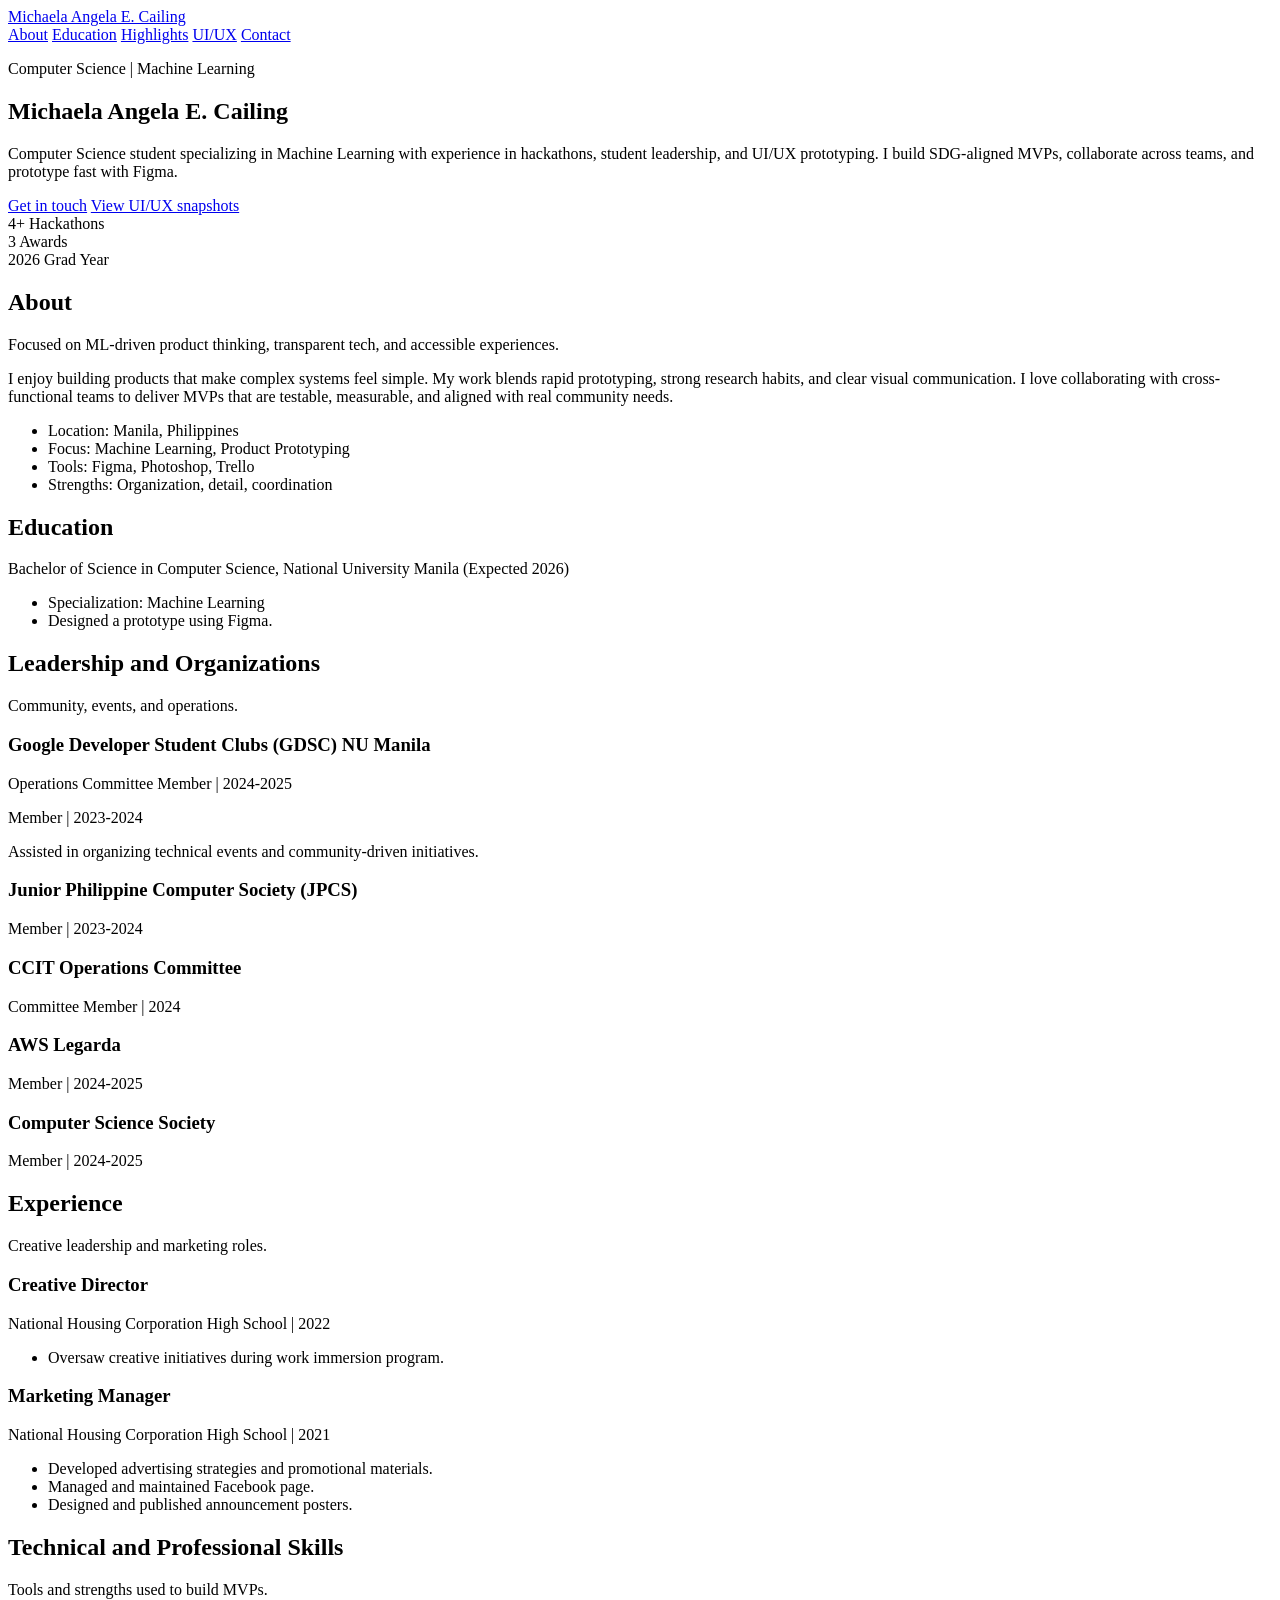
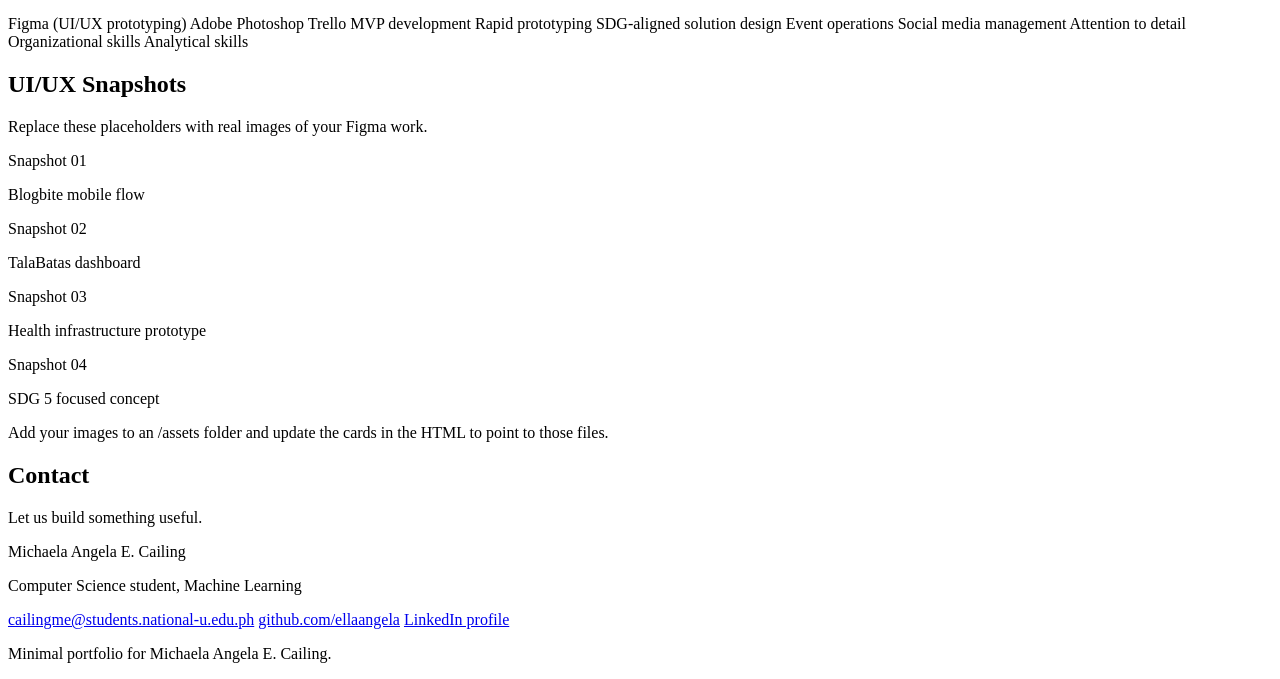
==== portfolio/index.html @ 80446f34 "j" ====
<!doctype html>
<html lang="en">
  <head>
    <meta charset="utf-8" />
    <meta name="viewport" content="width=device-width, initial-scale=1" />
    <title>Michaela Angela E. Cailing | Portfolio</title>
    <meta name="description" content="Portfolio of Michaela Angela E. Cailing, Computer Science student specializing in Machine Learning." />
    <link rel="stylesheet" href="styles.css" />
  </head>
  <body>
    <div class="bg-texture" aria-hidden="true"></div>

    <header class="site-header">
      <div class="container header-inner">
        <a class="logo" href="#top">Michaela Angela E. Cailing</a>
        <nav class="nav">
          <a href="#about">About</a>
          <a href="#education">Education</a>
          <a href="#highlights">Highlights</a>
          <a href="#uiux">UI/UX</a>
          <a href="#contact">Contact</a>
        </nav>
      </div>
    </header>

    <main id="top">
      <section class="hero container">
        <div class="hero-text">
          <p class="eyebrow">Computer Science | Machine Learning</p>
          <h1>Michaela Angela E. Cailing</h1>
          <p class="lead">
            Computer Science student specializing in Machine Learning with experience in hackathons, student leadership,
            and UI/UX prototyping. I build SDG-aligned MVPs, collaborate across teams, and prototype fast with Figma.
          </p>
          <div class="hero-actions">
            <a class="btn" href="#contact">Get in touch</a>
            <a class="btn ghost" href="#uiux">View UI/UX snapshots</a>
          </div>
        </div>
        <div class="hero-card">
          <div class="stat">
            <span class="stat-value">4+</span>
            <span class="stat-label">Hackathons</span>
          </div>
          <div class="stat">
            <span class="stat-value">3</span>
            <span class="stat-label">Awards</span>
          </div>
          <div class="stat">
            <span class="stat-value">2026</span>
            <span class="stat-label">Grad Year</span>
          </div>
        </div>
      </section>

      <section id="about" class="section container reveal">
        <div class="section-head">
          <h2>About</h2>
          <p>Focused on ML-driven product thinking, transparent tech, and accessible experiences.</p>
        </div>
        <div class="two-col">
          <p>
            I enjoy building products that make complex systems feel simple. My work blends rapid prototyping, strong
            research habits, and clear visual communication. I love collaborating with cross-functional teams to deliver
            MVPs that are testable, measurable, and aligned with real community needs.
          </p>
          <ul class="quick-facts">
            <li>Location: Manila, Philippines</li>
            <li>Focus: Machine Learning, Product Prototyping</li>
            <li>Tools: Figma, Photoshop, Trello</li>
            <li>Strengths: Organization, detail, coordination</li>
          </ul>
        </div>
      </section>

      <section id="education" class="section container reveal">
        <div class="section-head">
          <h2>Education</h2>
          <p>Bachelor of Science in Computer Science, National University Manila (Expected 2026)</p>
        </div>
        <ul>
          <li>Specialization: Machine Learning</li>
          <li>Designed a prototype using Figma.</li>
        </ul>
      </section>

      <section id="leadership" class="section container reveal">
        <div class="section-head">
          <h2>Leadership and Organizations</h2>
          <p>Community, events, and operations.</p>
        </div>
        <div class="grid">
          <div class="card">
            <h3>Google Developer Student Clubs (GDSC) NU Manila</h3>
            <p class="muted">Operations Committee Member | 2024-2025</p>
            <p class="muted">Member | 2023-2024</p>
            <p>Assisted in organizing technical events and community-driven initiatives.</p>
          </div>
          <div class="card">
            <h3>Junior Philippine Computer Society (JPCS)</h3>
            <p class="muted">Member | 2023-2024</p>
          </div>
          <div class="card">
            <h3>CCIT Operations Committee</h3>
            <p class="muted">Committee Member | 2024</p>
          </div>
          <div class="card">
            <h3>AWS Legarda</h3>
            <p class="muted">Member | 2024-2025</p>
          </div>
          <div class="card">
            <h3>Computer Science Society</h3>
            <p class="muted">Member | 2024-2025</p>
          </div>
        </div>
      </section>

      <section id="experience" class="section container reveal">
        <div class="section-head">
          <h2>Experience</h2>
          <p>Creative leadership and marketing roles.</p>
        </div>
        <div class="grid">
          <div class="card">
            <h3>Creative Director</h3>
            <p class="muted">National Housing Corporation High School | 2022</p>
            <ul>
              <li>Oversaw creative initiatives during work immersion program.</li>
            </ul>
          </div>
          <div class="card">
            <h3>Marketing Manager</h3>
            <p class="muted">National Housing Corporation High School | 2021</p>
            <ul>
              <li>Developed advertising strategies and promotional materials.</li>
              <li>Managed and maintained Facebook page.</li>
              <li>Designed and published announcement posters.</li>
            </ul>
          </div>
        </div>
      </section>

      <section id="skills" class="section container reveal">
        <div class="section-head">
          <h2>Technical and Professional Skills</h2>
          <p>Tools and strengths used to build MVPs.</p>
        </div>
        <div class="tags">
          <span>Figma (UI/UX prototyping)</span>
          <span>Adobe Photoshop</span>
          <span>Trello</span>
          <span>MVP development</span>
          <span>Rapid prototyping</span>
          <span>SDG-aligned solution design</span>
          <span>Event operations</span>
          <span>Social media management</span>
          <span>Attention to detail</span>
          <span>Organizational skills</span>
          <span>Analytical skills</span>
        </div>
      </section>

      <section id="uiux" class="section container reveal">
        <div class="section-head">
          <h2>UI/UX Snapshots</h2>
          <p>Replace these placeholders with real images of your Figma work.</p>
        </div>
        <div class="gallery">
          <div class="snapshot">
            <div class="snapshot-frame">Snapshot 01</div>
            <p>Blogbite mobile flow</p>
          </div>
          <div class="snapshot">
            <div class="snapshot-frame">Snapshot 02</div>
            <p>TalaBatas dashboard</p>
          </div>
          <div class="snapshot">
            <div class="snapshot-frame">Snapshot 03</div>
            <p>Health infrastructure prototype</p>
          </div>
          <div class="snapshot">
            <div class="snapshot-frame">Snapshot 04</div>
            <p>SDG 5 focused concept</p>
          </div>
        </div>
        <p class="helper">
          Add your images to an /assets folder and update the cards in the HTML to point to those files.
        </p>
      </section>

      <section id="contact" class="section container reveal">
        <div class="section-head">
          <h2>Contact</h2>
          <p>Let us build something useful.</p>
        </div>
        <div class="contact-card">
          <div>
            <p class="contact-name">Michaela Angela E. Cailing</p>
            <p class="muted">Computer Science student, Machine Learning</p>
          </div>
          <div class="contact-links">
            <a href="mailto:cailingme@students.national-u.edu.ph">cailingme@students.national-u.edu.ph</a>
            <a href="https://github.com/ellaangela" target="_blank" rel="noreferrer">github.com/ellaangela</a>
            <a href="https://www.linkedin.com/in/michaela-angela-e-cailing-a503332a2/" target="_blank" rel="noreferrer">LinkedIn profile</a>
          </div>
        </div>
      </section>
    </main>

    <footer class="site-footer">
      <div class="container footer-inner">
        <p>Minimal portfolio for Michaela Angela E. Cailing.</p>
      </div>
    </footer>

    <script src="script.js"></script>
  </body>
</html>
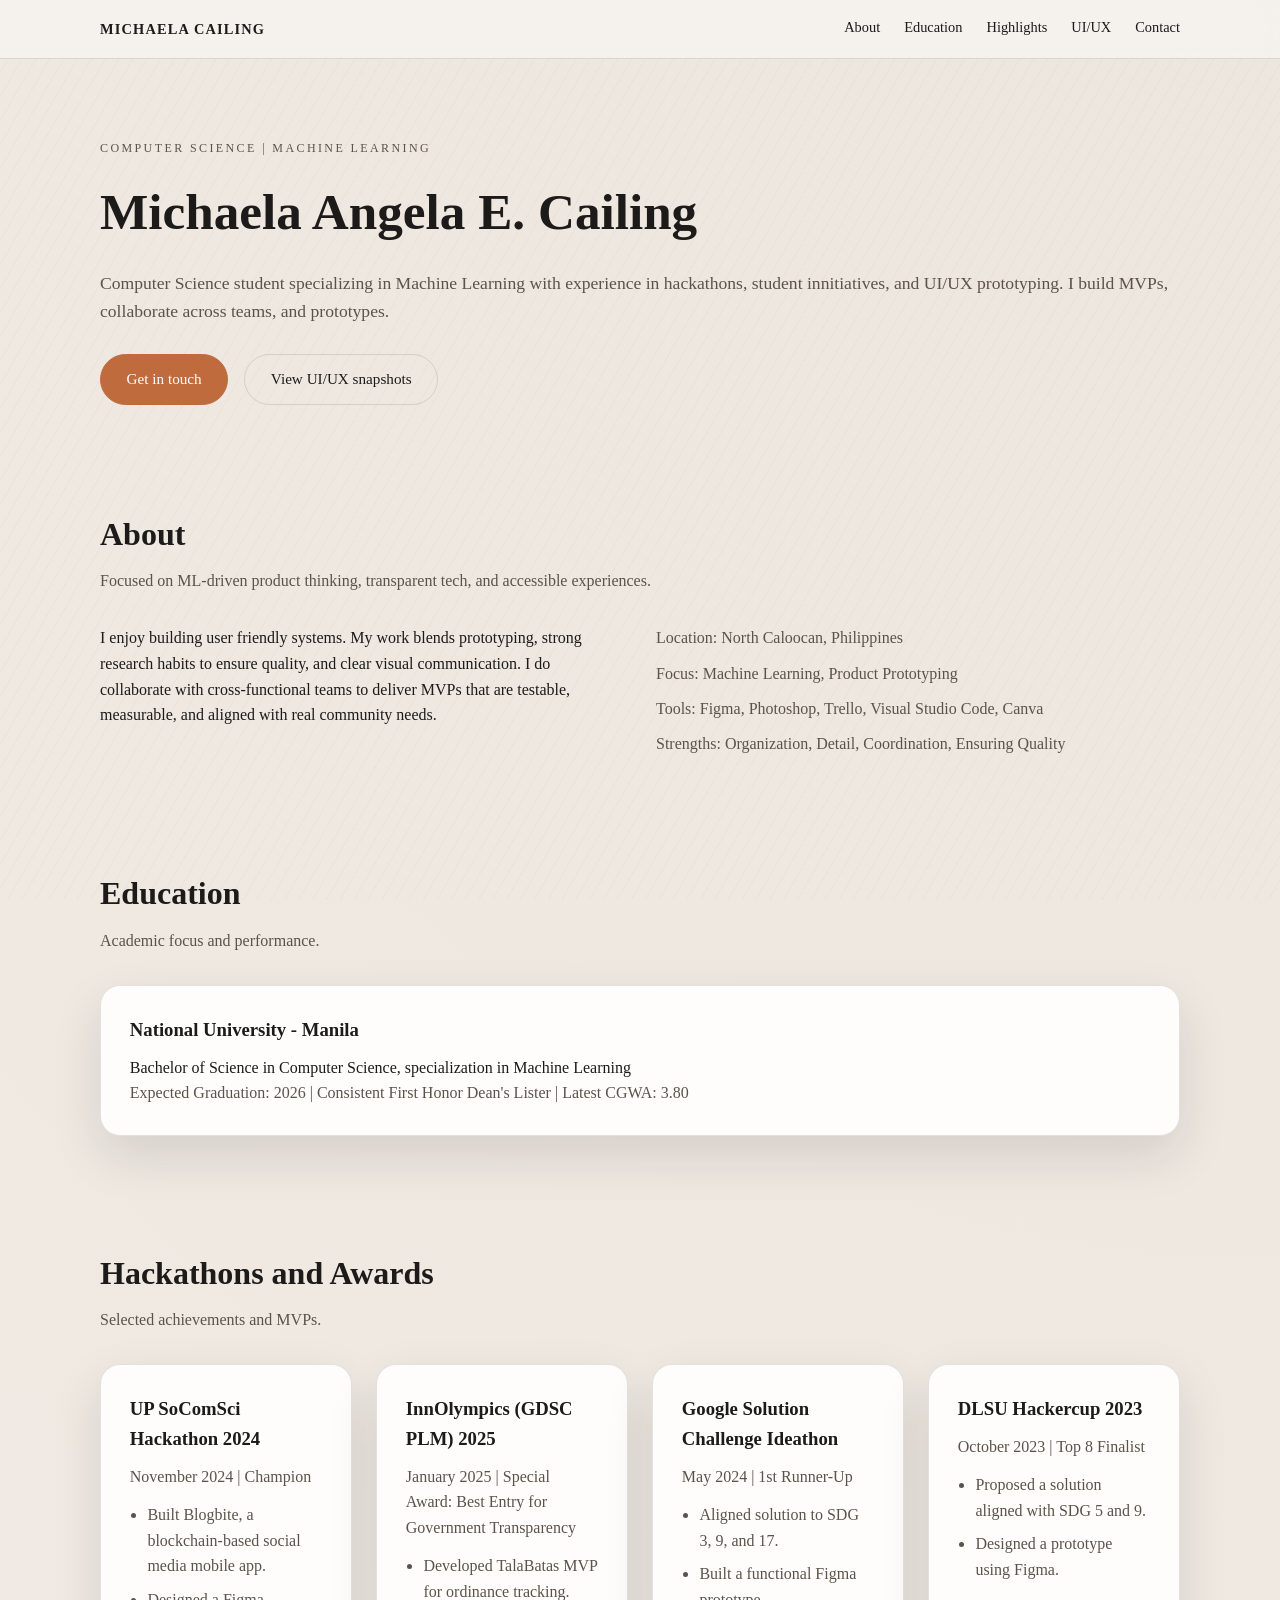
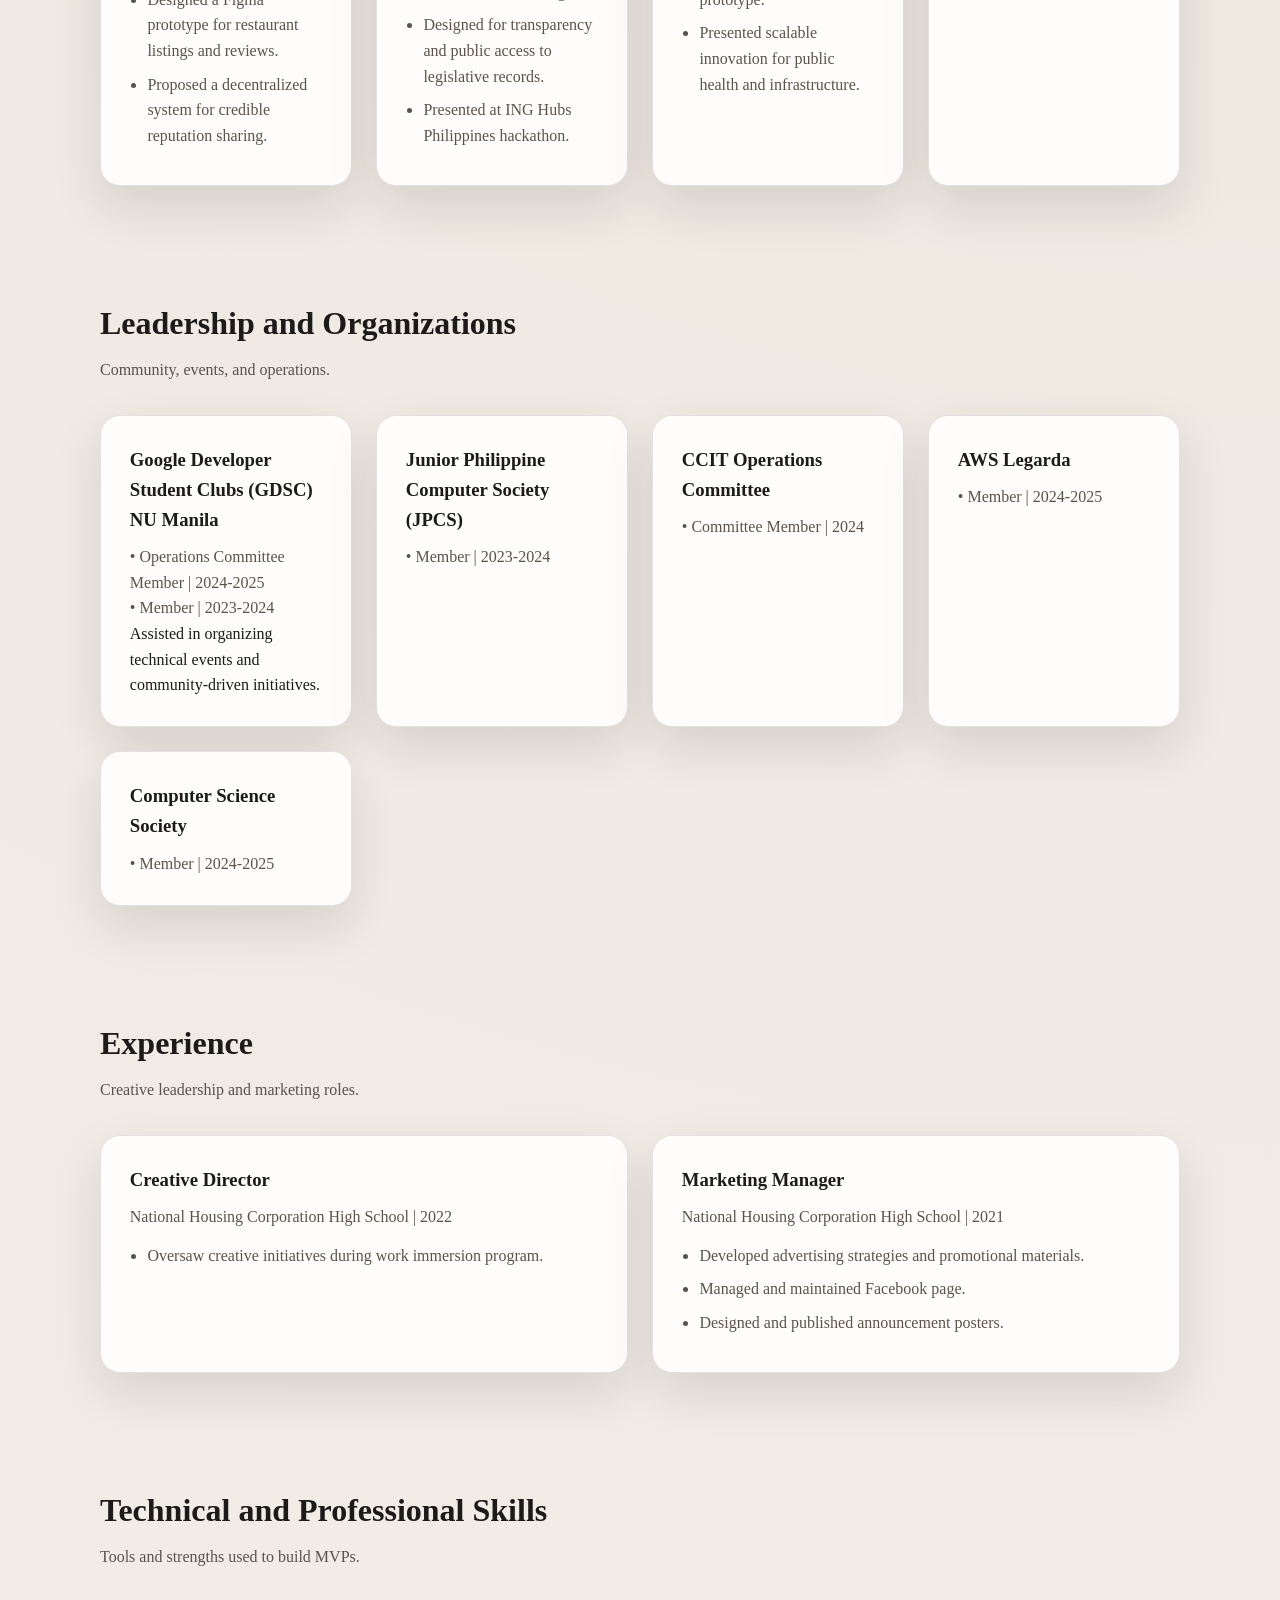
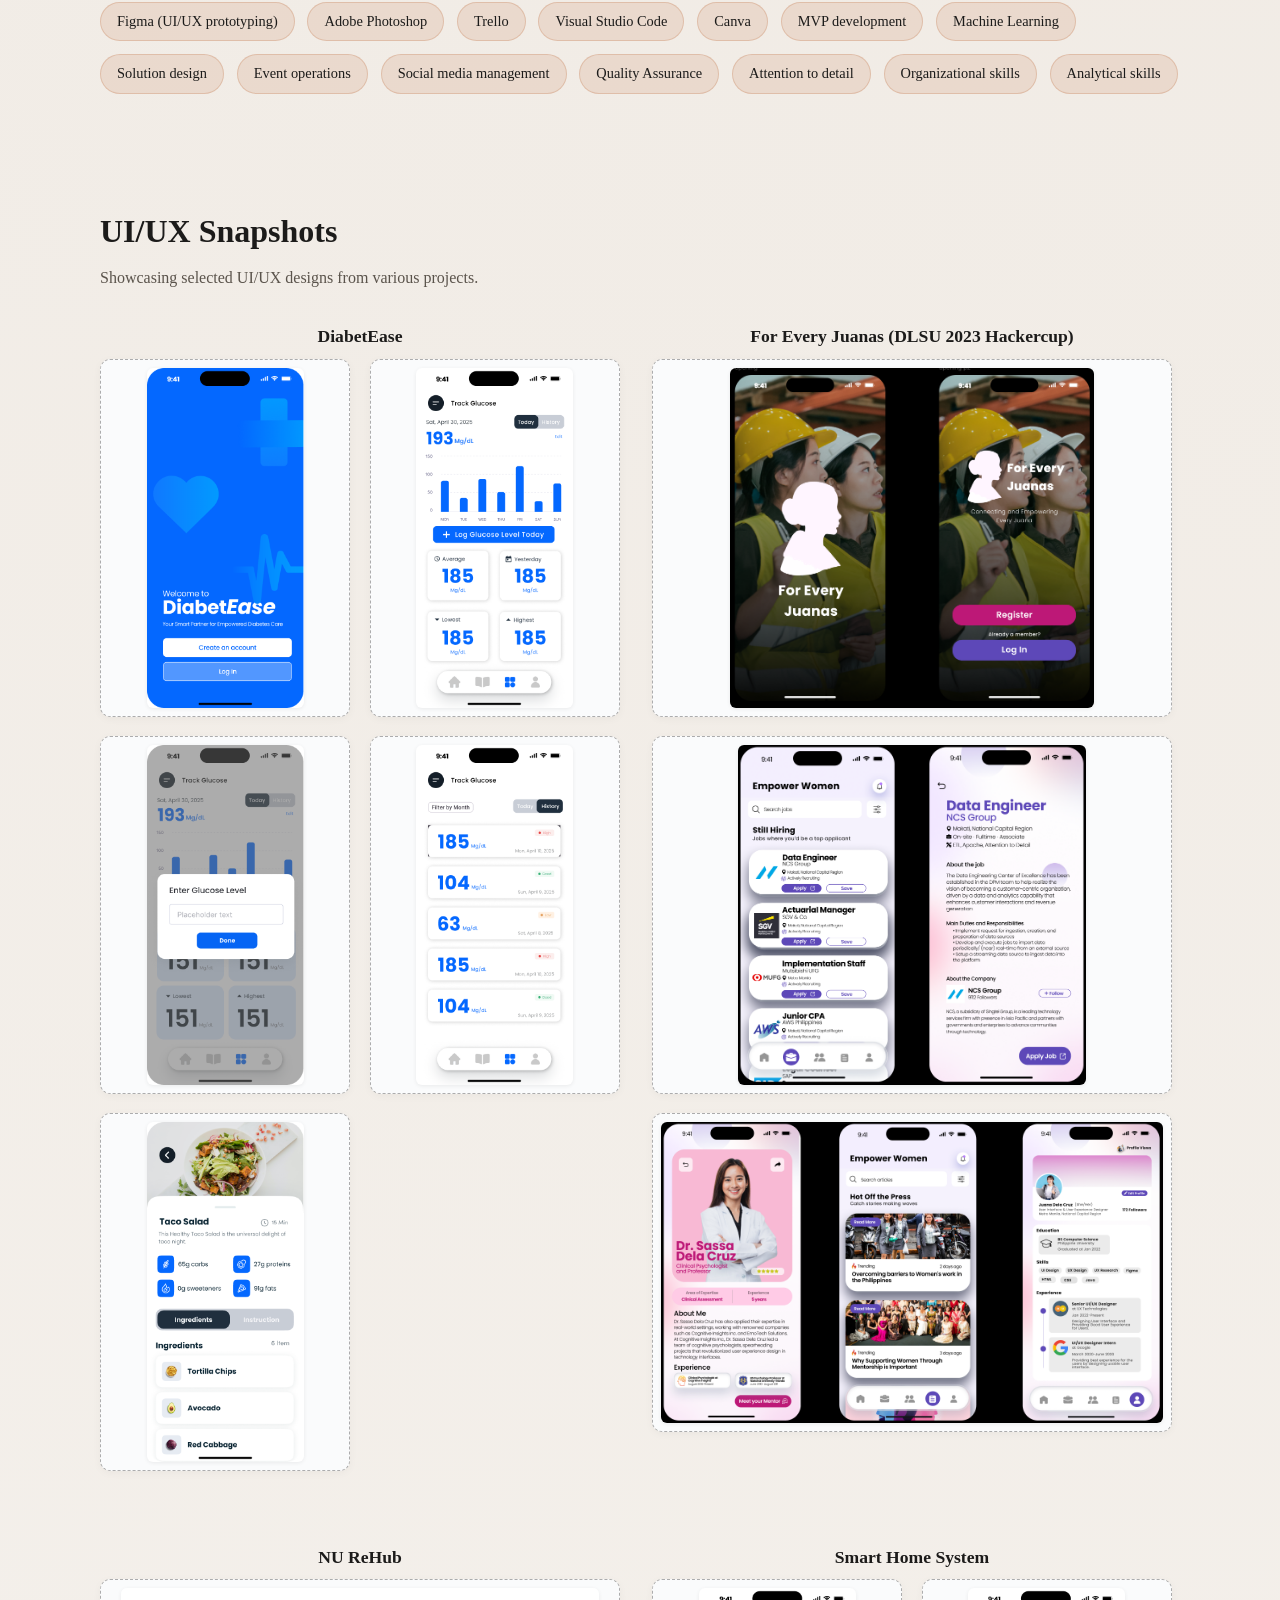
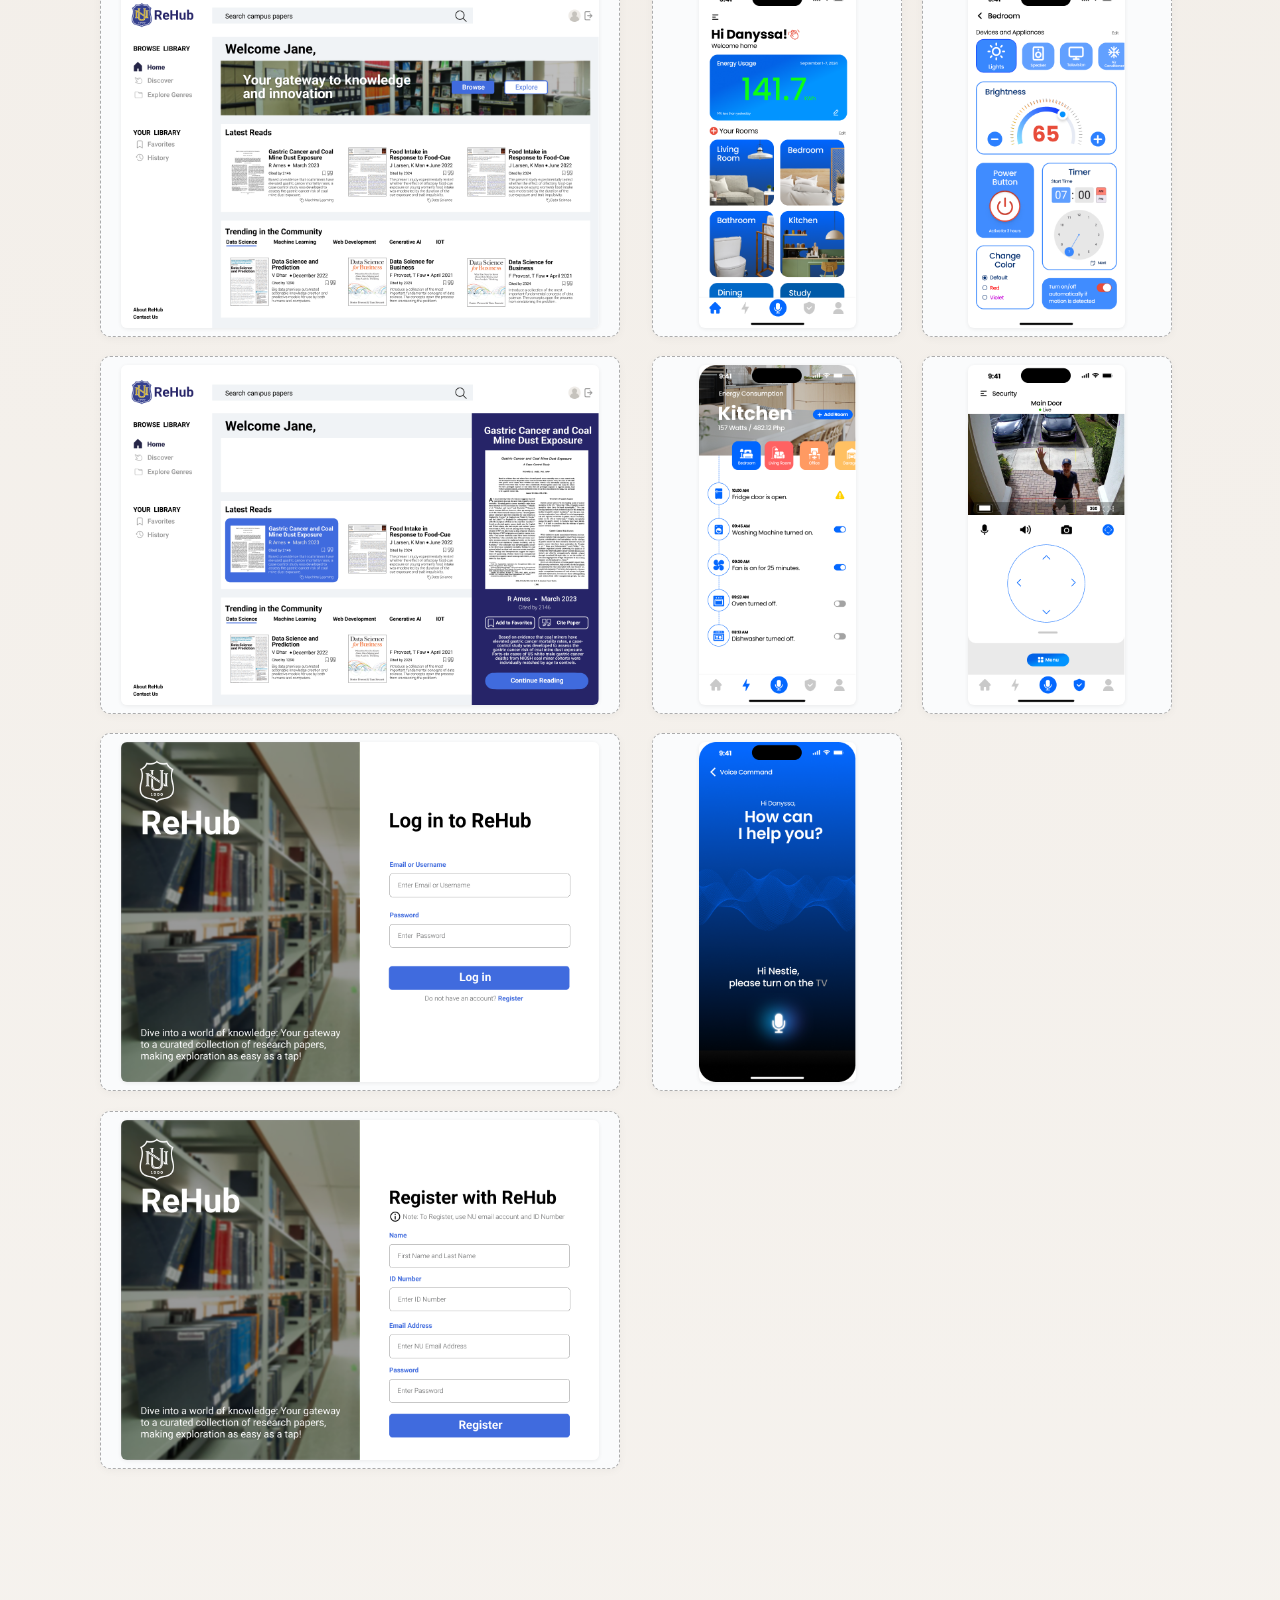
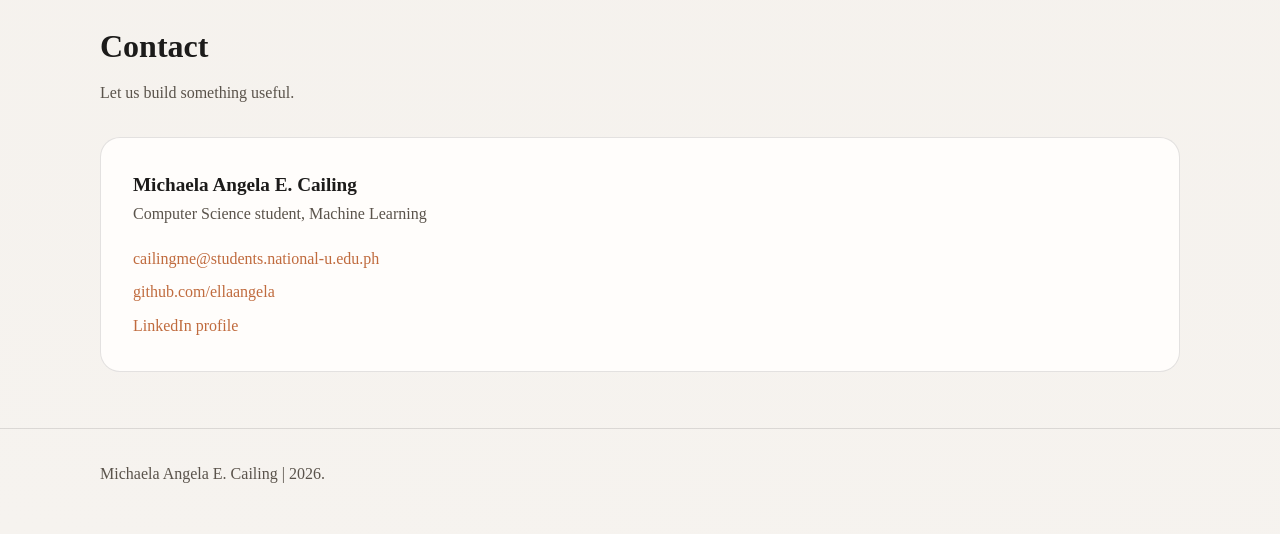
==== commit 5479c65e: "Add files via upload" ====
--- a/portfolio/index.html
+++ b/portfolio/index.html
@@ -12,7 +12,7 @@
 
     <header class="site-header">
       <div class="container header-inner">
-        <a class="logo" href="#top">Michaela Angela E. Cailing</a>
+        <a class="logo" href="#top">Michaela Cailing</a>
         <nav class="nav">
           <a href="#about">About</a>
           <a href="#education">Education</a>
@@ -29,28 +29,14 @@
           <p class="eyebrow">Computer Science | Machine Learning</p>
           <h1>Michaela Angela E. Cailing</h1>
           <p class="lead">
-            Computer Science student specializing in Machine Learning with experience in hackathons, student leadership,
-            and UI/UX prototyping. I build SDG-aligned MVPs, collaborate across teams, and prototype fast with Figma.
+            Computer Science student specializing in Machine Learning with experience in hackathons, student innitiatives,
+            and UI/UX prototyping. I build MVPs, collaborate across teams, and prototypes.
           </p>
           <div class="hero-actions">
             <a class="btn" href="#contact">Get in touch</a>
             <a class="btn ghost" href="#uiux">View UI/UX snapshots</a>
           </div>
         </div>
-        <div class="hero-card">
-          <div class="stat">
-            <span class="stat-value">4+</span>
-            <span class="stat-label">Hackathons</span>
-          </div>
-          <div class="stat">
-            <span class="stat-value">3</span>
-            <span class="stat-label">Awards</span>
-          </div>
-          <div class="stat">
-            <span class="stat-value">2026</span>
-            <span class="stat-label">Grad Year</span>
-          </div>
-        </div>
       </section>
 
       <section id="about" class="section container reveal">
@@ -60,15 +46,15 @@
         </div>
         <div class="two-col">
           <p>
-            I enjoy building products that make complex systems feel simple. My work blends rapid prototyping, strong
-            research habits, and clear visual communication. I love collaborating with cross-functional teams to deliver
+            I enjoy building user friendly systems. My work blends prototyping, strong
+            research habits to ensure quality, and clear visual communication. I do collaborate with cross-functional teams to deliver
             MVPs that are testable, measurable, and aligned with real community needs.
           </p>
           <ul class="quick-facts">
-            <li>Location: Manila, Philippines</li>
+            <li>Location: North Caloocan, Philippines</li>
             <li>Focus: Machine Learning, Product Prototyping</li>
-            <li>Tools: Figma, Photoshop, Trello</li>
-            <li>Strengths: Organization, detail, coordination</li>
+            <li>Tools: Figma, Photoshop, Trello, Visual Studio Code, Canva</li>
+            <li>Strengths: Organization, Detail, Coordination, Ensuring Quality</li>
           </ul>
         </div>
       </section>
@@ -76,12 +62,57 @@
       <section id="education" class="section container reveal">
         <div class="section-head">
           <h2>Education</h2>
-          <p>Bachelor of Science in Computer Science, National University Manila (Expected 2026)</p>
-        </div>
-        <ul>
-          <li>Specialization: Machine Learning</li>
-          <li>Designed a prototype using Figma.</li>
-        </ul>
+          <p>Academic focus and performance.</p>
+        </div>
+        <div class="card">
+          <h3>National University - Manila</h3>
+          <p>Bachelor of Science in Computer Science, specialization in Machine Learning</p>
+          <p class="muted">Expected Graduation: 2026 | Consistent First Honor Dean's Lister | Latest CGWA: 3.80</p>
+        </div>
+      </section>
+
+      <section id="highlights" class="section container reveal">
+        <div class="section-head">
+          <h2>Hackathons and Awards</h2>
+          <p>Selected achievements and MVPs.</p>
+        </div>
+        <div class="grid">
+          <article class="card">
+            <h3>UP SoComSci Hackathon 2024</h3>
+            <p class="muted">November 2024 | Champion</p>
+            <ul>
+              <li>Built Blogbite, a blockchain-based social media mobile app.</li>
+              <li>Designed a Figma prototype for restaurant listings and reviews.</li>
+              <li>Proposed a decentralized system for credible reputation sharing.</li>
+            </ul>
+          </article>
+          <article class="card">
+            <h3>InnOlympics (GDSC PLM) 2025</h3>
+            <p class="muted">January 2025 | Special Award: Best Entry for Government Transparency</p>
+            <ul>
+              <li>Developed TalaBatas MVP for ordinance tracking.</li>
+              <li>Designed for transparency and public access to legislative records.</li>
+              <li>Presented at ING Hubs Philippines hackathon.</li>
+            </ul>
+          </article>
+          <article class="card">
+            <h3>Google Solution Challenge Ideathon</h3>
+            <p class="muted">May 2024 | 1st Runner-Up</p>
+            <ul>
+              <li>Aligned solution to SDG 3, 9, and 17.</li>
+              <li>Built a functional Figma prototype.</li>
+              <li>Presented scalable innovation for public health and infrastructure.</li>
+            </ul>
+          </article>
+          <article class="card">
+            <h3>DLSU Hackercup 2023</h3>
+            <p class="muted">October 2023 | Top 8 Finalist</p>
+            <ul>
+              <li>Proposed a solution aligned with SDG 5 and 9.</li>
+              <li>Designed a prototype using Figma.</li>
+            </ul>
+          </article>
+        </div>
       </section>
 
       <section id="leadership" class="section container reveal">
@@ -92,25 +123,25 @@
         <div class="grid">
           <div class="card">
             <h3>Google Developer Student Clubs (GDSC) NU Manila</h3>
-            <p class="muted">Operations Committee Member | 2024-2025</p>
-            <p class="muted">Member | 2023-2024</p>
+            <p class="muted">• Operations Committee Member | 2024-2025</p>
+            <p class="muted">• Member | 2023-2024</p>
             <p>Assisted in organizing technical events and community-driven initiatives.</p>
           </div>
           <div class="card">
             <h3>Junior Philippine Computer Society (JPCS)</h3>
-            <p class="muted">Member | 2023-2024</p>
+            <p class="muted">• Member | 2023-2024</p>
           </div>
           <div class="card">
             <h3>CCIT Operations Committee</h3>
-            <p class="muted">Committee Member | 2024</p>
+            <p class="muted">• Committee Member | 2024</p>
           </div>
           <div class="card">
             <h3>AWS Legarda</h3>
-            <p class="muted">Member | 2024-2025</p>
+            <p class="muted">• Member | 2024-2025</p>
           </div>
           <div class="card">
             <h3>Computer Science Society</h3>
-            <p class="muted">Member | 2024-2025</p>
+            <p class="muted">• Member | 2024-2025</p>
           </div>
         </div>
       </section>
@@ -149,11 +180,14 @@
           <span>Figma (UI/UX prototyping)</span>
           <span>Adobe Photoshop</span>
           <span>Trello</span>
+          <span>Visual Studio Code</span>
+          <span>Canva</span>
           <span>MVP development</span>
-          <span>Rapid prototyping</span>
-          <span>SDG-aligned solution design</span>
+          <span>Machine Learning</span>
+          <span>Solution design</span>
           <span>Event operations</span>
           <span>Social media management</span>
+          <span>Quality Assurance</span>
           <span>Attention to detail</span>
           <span>Organizational skills</span>
           <span>Analytical skills</span>
@@ -163,29 +197,95 @@
       <section id="uiux" class="section container reveal">
         <div class="section-head">
           <h2>UI/UX Snapshots</h2>
-          <p>Replace these placeholders with real images of your Figma work.</p>
-        </div>
+          <p>Showcasing selected UI/UX designs from various projects.</p>
+        </div>
+        <style>
+          .gallery {
+            display: flex;
+            flex-wrap: wrap;
+            gap: 2rem;
+            justify-content: flex-start;
+          }
+          .snapshot-group {
+            flex: 1 1 420px;
+            min-width: 320px;
+            max-width: 520px;
+            margin-bottom: 2.5rem;
+          }
+          .snapshot-group h3 {
+            margin-bottom: 0.5rem;
+            font-size: 1.1rem;
+            text-align: center;
+          }
+          .snapshot-list {
+            display: grid;
+            grid-template-columns: repeat(auto-fit, minmax(180px, 1fr));
+            gap: 1.2rem;
+          }
+          .snapshot-list.one-col {
+            grid-template-columns: 1fr;
+          }
+          .snapshot {
+            display: flex;
+            justify-content: center;
+            align-items: center;
+            background: #fafbfc;
+            border-radius: 10px;
+            box-shadow: 0 2px 8px rgba(0,0,0,0.04);
+            padding: 0.5rem;
+            min-height: 180px;
+            height: 100%;
+          }
+          .snapshot img {
+            max-width: 100%;
+            max-height: 340px;
+            width: auto;
+            height: auto;
+            object-fit: contain;
+            border-radius: 6px;
+            box-shadow: 0 1px 4px rgba(0,0,0,0.07);
+            background: #fff;
+          }
+        </style>
         <div class="gallery">
-          <div class="snapshot">
-            <div class="snapshot-frame">Snapshot 01</div>
-            <p>Blogbite mobile flow</p>
-          </div>
-          <div class="snapshot">
-            <div class="snapshot-frame">Snapshot 02</div>
-            <p>TalaBatas dashboard</p>
-          </div>
-          <div class="snapshot">
-            <div class="snapshot-frame">Snapshot 03</div>
-            <p>Health infrastructure prototype</p>
-          </div>
-          <div class="snapshot">
-            <div class="snapshot-frame">Snapshot 04</div>
-            <p>SDG 5 focused concept</p>
-          </div>
-        </div>
-        <p class="helper">
-          Add your images to an /assets folder and update the cards in the HTML to point to those files.
-        </p>
+          <div class="snapshot-group">
+            <h3>DiabetEase</h3>
+            <div class="snapshot-list">
+              <div class="snapshot"><img src="assets/DiabetEase/Welcome Page.png" alt="DiabetEase Welcome Page" /></div>
+              <div class="snapshot"><img src="assets/DiabetEase/Glucose.png" alt="DiabetEase Glucose" /></div>
+              <div class="snapshot"><img src="assets/DiabetEase/Glucose-1.png" alt="DiabetEase Glucose-1" /></div>
+              <div class="snapshot"><img src="assets/DiabetEase/Glucose History.png" alt="DiabetEase Glucose History" /></div>
+              <div class="snapshot"><img src="assets/DiabetEase/Recipee.png" alt="DiabetEase Recipee" /></div>
+            </div>
+          </div>
+          <div class="snapshot-group">
+            <h3>For Every Juanas (DLSU 2023 Hackercup)</h3>
+            <div class="snapshot-list one-col">
+              <div class="snapshot"><img src="assets/For Every Juanas (DLSU 2023 Hackercup)/Screenshot_1.png" alt="For Every Juanas Screenshot 1" /></div>
+              <div class="snapshot"><img src="assets/For Every Juanas (DLSU 2023 Hackercup)/Screenshot_4.png" alt="For Every Juanas Screenshot 4" /></div>
+              <div class="snapshot"><img src="assets/For Every Juanas (DLSU 2023 Hackercup)/Screenshot_5.png" alt="For Every Juanas Screenshot 5" /></div>
+            </div>
+          </div>
+          <div class="snapshot-group">
+            <h3>NU ReHub</h3>
+            <div class="snapshot-list one-col">
+              <div class="snapshot"><img src="assets/NU ReHub/Home.png" alt="NU ReHub Home" /></div>
+              <div class="snapshot"><img src="assets/NU ReHub/Home-1.png" alt="NU ReHub Home-1" /></div>
+              <div class="snapshot"><img src="assets/NU ReHub/Log in.png" alt="NU ReHub Log in" /></div>
+              <div class="snapshot"><img src="assets/NU ReHub/Register.png" alt="NU ReHub Register" /></div>
+            </div>
+          </div>
+          <div class="snapshot-group">
+            <h3>Smart Home System</h3>
+            <div class="snapshot-list">
+              <div class="snapshot"><img src="assets/Smart Home System/Home.png" alt="Smart Home System Home" /></div>
+              <div class="snapshot"><img src="assets/Smart Home System/Room Sample.png" alt="Smart Home System Room Sample" /></div>
+              <div class="snapshot"><img src="assets/Smart Home System/Energy1.png" alt="Smart Home System Energy1" /></div>
+              <div class="snapshot"><img src="assets/Smart Home System/Security2.png" alt="Smart Home System Security2" /></div>
+              <div class="snapshot"><img src="assets/Smart Home System/Voice Over.png" alt="Smart Home System Voice Over" /></div>
+            </div>
+          </div>
+        </div>
       </section>
 
       <section id="contact" class="section container reveal">
@@ -209,7 +309,7 @@
 
     <footer class="site-footer">
       <div class="container footer-inner">
-        <p>Minimal portfolio for Michaela Angela E. Cailing.</p>
+        <p>Michaela Angela E. Cailing | 2026.</p>
       </div>
     </footer>
 
--- a/portfolio/styles.css
+++ b/portfolio/styles.css
@@ -0,0 +1,351 @@
+:root {
+  --bg: #f6f3ef;
+  --bg-2: #ede6de;
+  --text: #1c1b1a;
+  --muted: #5a534b;
+  --accent: #c06b3e;
+  --accent-soft: rgba(192, 107, 62, 0.14);
+  --card: #fffdfb;
+  --border: rgba(28, 27, 26, 0.12);
+  --shadow: 0 20px 50px rgba(28, 27, 26, 0.12);
+  --radius: 20px;
+  --max-width: 1080px;
+}
+
+* {
+  box-sizing: border-box;
+  margin: 0;
+  padding: 0;
+}
+
+body {
+  font-family: "Palatino Linotype", "Book Antiqua", Palatino, "Times New Roman", serif;
+  background: radial-gradient(circle at top right, var(--bg-2), var(--bg));
+  color: var(--text);
+  line-height: 1.6;
+}
+
+a {
+  color: inherit;
+  text-decoration: none;
+}
+
+img {
+  max-width: 100%;
+  display: block;
+}
+
+.bg-texture {
+  position: fixed;
+  inset: 0;
+  background-image: repeating-linear-gradient(
+    120deg,
+    rgba(28, 27, 26, 0.04),
+    rgba(28, 27, 26, 0.04) 1px,
+    transparent 1px,
+    transparent 12px
+  );
+  opacity: 0.6;
+  pointer-events: none;
+  z-index: -1;
+}
+
+.container {
+  width: min(100% - 2.5rem, var(--max-width));
+  margin: 0 auto;
+}
+
+.site-header {
+  position: sticky;
+  top: 0;
+  backdrop-filter: blur(12px);
+  background: rgba(246, 243, 239, 0.85);
+  border-bottom: 1px solid var(--border);
+  z-index: 10;
+}
+
+.header-inner {
+  display: flex;
+  align-items: center;
+  justify-content: space-between;
+  padding: 1rem 0;
+}
+
+.logo {
+  font-weight: 700;
+  letter-spacing: 0.08em;
+  text-transform: uppercase;
+  font-size: 0.9rem;
+}
+
+.nav {
+  display: flex;
+  gap: 1.5rem;
+  font-size: 0.9rem;
+}
+
+.nav a {
+  position: relative;
+  padding-bottom: 0.2rem;
+}
+
+.nav a::after {
+  content: "";
+  position: absolute;
+  left: 0;
+  bottom: 0;
+  width: 0;
+  height: 2px;
+  background: var(--accent);
+  transition: width 0.3s ease;
+}
+
+.nav a:hover::after {
+  width: 100%;
+}
+
+.hero {
+  display: grid;
+  grid-template-columns: repeat(auto-fit, minmax(260px, 1fr));
+  gap: 2.5rem;
+  padding: 5rem 0 3rem;
+  align-items: center;
+}
+
+.eyebrow {
+  text-transform: uppercase;
+  letter-spacing: 0.2em;
+  font-size: 0.75rem;
+  color: var(--muted);
+  margin-bottom: 0.8rem;
+}
+
+h1 {
+  font-size: clamp(2.4rem, 4vw, 3.4rem);
+  margin-bottom: 1rem;
+}
+
+.lead {
+  font-size: 1.1rem;
+  color: var(--muted);
+  margin-bottom: 1.8rem;
+}
+
+.hero-actions {
+  display: flex;
+  flex-wrap: wrap;
+  gap: 1rem;
+}
+
+.btn {
+  padding: 0.75rem 1.6rem;
+  border-radius: 999px;
+  background: var(--accent);
+  color: #fff;
+  font-size: 0.95rem;
+  border: 1px solid var(--accent);
+  transition: transform 0.3s ease, box-shadow 0.3s ease;
+}
+
+.btn:hover {
+  transform: translateY(-2px);
+  box-shadow: 0 12px 24px rgba(192, 107, 62, 0.25);
+}
+
+.btn.ghost {
+  background: transparent;
+  color: var(--text);
+  border-color: var(--border);
+}
+
+.hero-card {
+  background: var(--card);
+  border-radius: var(--radius);
+  border: 1px solid var(--border);
+  padding: 2rem;
+  display: grid;
+  gap: 1.4rem;
+  box-shadow: var(--shadow);
+}
+
+.stat {
+  display: flex;
+  align-items: baseline;
+  justify-content: space-between;
+}
+
+.stat-value {
+  font-size: 2rem;
+  font-weight: 700;
+}
+
+.stat-label {
+  color: var(--muted);
+  font-size: 0.95rem;
+}
+
+.section {
+  padding: 3.5rem 0;
+}
+
+.section-head {
+  margin-bottom: 2rem;
+}
+
+.section-head h2 {
+  font-size: 2rem;
+  margin-bottom: 0.5rem;
+}
+
+.section-head p {
+  color: var(--muted);
+}
+
+.two-col {
+  display: grid;
+  grid-template-columns: repeat(auto-fit, minmax(240px, 1fr));
+  gap: 2rem;
+}
+
+.quick-facts {
+  list-style: none;
+  display: grid;
+  gap: 0.6rem;
+  color: var(--muted);
+}
+
+.card {
+  background: var(--card);
+  border: 1px solid var(--border);
+  border-radius: var(--radius);
+  padding: 1.8rem;
+  box-shadow: var(--shadow);
+}
+
+.grid {
+  display: grid;
+  grid-template-columns: repeat(auto-fit, minmax(250px, 1fr));
+  gap: 1.5rem;
+}
+
+.card h3 {
+  margin-bottom: 0.6rem;
+}
+
+.card ul {
+  margin-top: 0.8rem;
+  padding-left: 1.1rem;
+  color: var(--muted);
+}
+
+.card li {
+  margin-bottom: 0.5rem;
+}
+
+.muted {
+  color: var(--muted);
+}
+
+.tags {
+  display: flex;
+  flex-wrap: wrap;
+  gap: 0.8rem;
+}
+
+.tags span {
+  padding: 0.45rem 1rem;
+  border-radius: 999px;
+  background: var(--accent-soft);
+  border: 1px solid rgba(192, 107, 62, 0.25);
+  font-size: 0.9rem;
+}
+
+.gallery {
+  display: grid;
+  grid-template-columns: repeat(auto-fit, minmax(220px, 1fr));
+  gap: 1.2rem;
+}
+
+.snapshot {
+  background: var(--card);
+  border-radius: var(--radius);
+  border: 1px dashed rgba(28, 27, 26, 0.35);
+  padding: 1.4rem;
+  text-align: center;
+}
+
+.snapshot-frame {
+  height: 160px;
+  border-radius: 16px;
+  background: linear-gradient(135deg, rgba(192, 107, 62, 0.2), rgba(28, 27, 26, 0.08));
+  display: grid;
+  place-items: center;
+  font-weight: 600;
+  margin-bottom: 0.8rem;
+}
+
+.helper {
+  margin-top: 1rem;
+  color: var(--muted);
+  font-size: 0.95rem;
+}
+
+.contact-card {
+  background: var(--card);
+  border-radius: var(--radius);
+  border: 1px solid var(--border);
+  padding: 2rem;
+  display: grid;
+  gap: 1.2rem;
+}
+
+.contact-name {
+  font-size: 1.2rem;
+  font-weight: 700;
+}
+
+.contact-links {
+  display: grid;
+  gap: 0.5rem;
+}
+
+.contact-links a {
+  color: var(--accent);
+}
+
+.site-footer {
+  padding: 2rem 0 3rem;
+  border-top: 1px solid var(--border);
+}
+
+.footer-inner {
+  display: flex;
+  justify-content: space-between;
+  color: var(--muted);
+}
+
+.reveal {
+  opacity: 0;
+  transform: translateY(16px);
+  transition: opacity 0.8s ease, transform 0.8s ease;
+}
+
+.reveal.visible {
+  opacity: 1;
+  transform: translateY(0);
+}
+
+@media (max-width: 768px) {
+  .nav {
+    display: none;
+  }
+
+  .hero {
+    padding-top: 3.5rem;
+  }
+
+  .footer-inner {
+    flex-direction: column;
+    gap: 0.6rem;
+  }
+}
